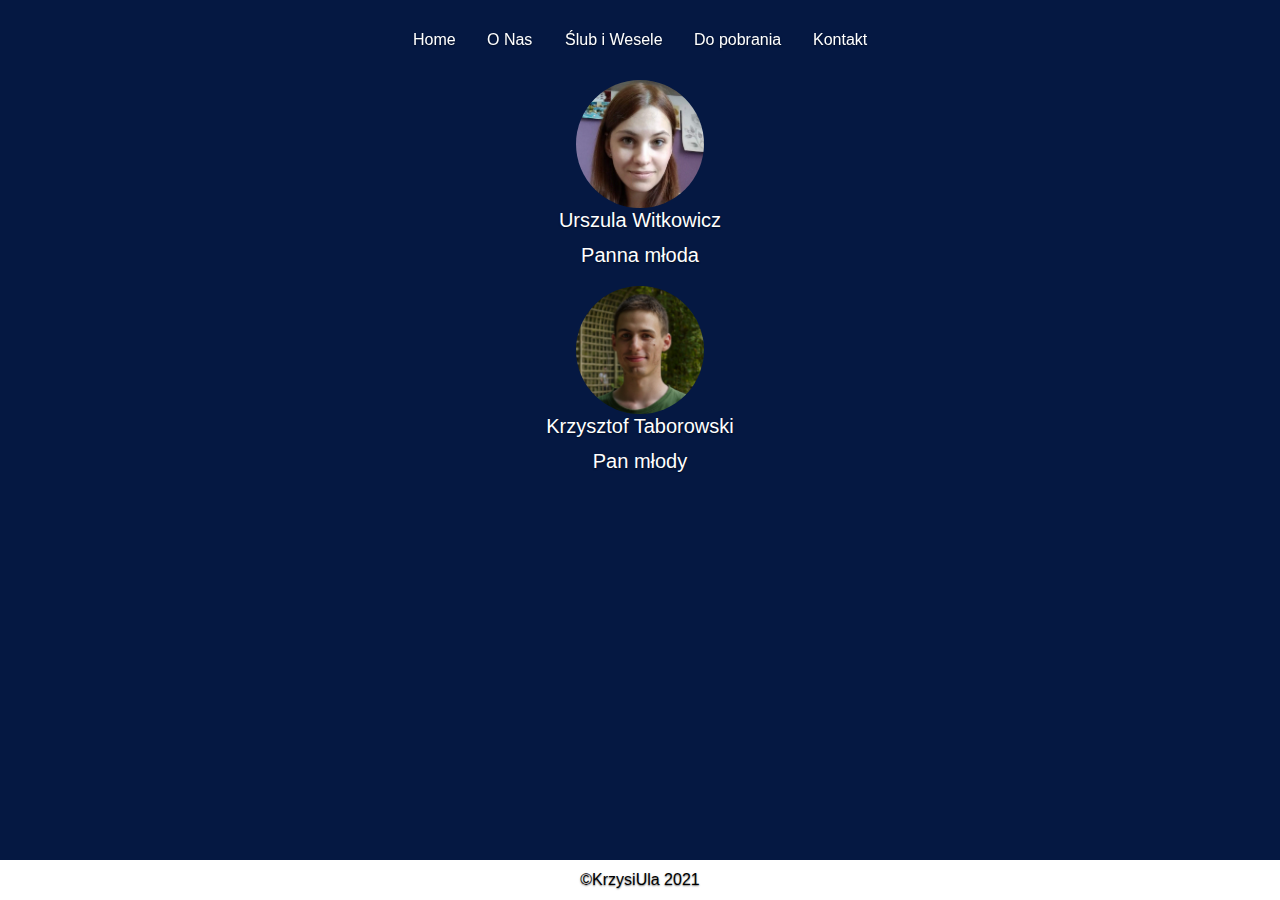
==== about_us.html @ b47fdc2a "Update subpages" ====
<!doctype html>
<html lang="en">

<head>
    <meta charset="utf-8">
    <meta name="viewport" content="width=device-width, initial-scale=1, shrink-to-fit=no">
    <meta name="description" content="">
    <meta name="author" content="Mark Otto, Jacob Thornton, and Bootstrap contributors">
    <meta name="generator" content="Jekyll v4.1.1">
    <title>Slub Ula & Krzysztof</title>

    <link rel="canonical" href="https://getbootstrap.com/docs/4.5/examples/cover/">

    <!-- Bootstrap core CSS -->
    <link href="./assets/dist/css/bootstrap.min.css" rel="stylesheet">

    <style>
        .bd-placeholder-img {
            font-size: 1.125rem;
            text-anchor: middle;
            -webkit-user-select: none;
            -moz-user-select: none;
            -ms-user-select: none;
            user-select: none;
        }
        
        @media (min-width: 768px) {
            .bd-placeholder-img-lg {
                font-size: 3.5rem;
            }
        }
    </style>
    <!-- Custom styles for this template -->
    <link href="cover.css" rel="stylesheet">
</head>

<body class="text-center">
    <div class="cover-container  w-80 h-80 mx-auto">
        <header class="masthead mb-auto">
            <div class="inner">
                <nav class="nav nav-masthead justify-content-center">
                    <a class="nav-link active" href="index.html">Home</a>
                    <a class="nav-link" href="about_us.html">O Nas</a>
                    <a class="nav-link" href="wedding.html">Ślub i Wesele </a>
                    <a class="nav-link" href="download.html">Do pobrania </a>
                    <a class="nav-link" href="contact.html">Kontakt</a>
                </nav>
            </div>
        </header>

        <main role="main" class="inner cover">
            <img src="img/ula3.jpeg" class="img-fluid rounded-circle photos" alt="Ula">
            <h2>Urszula Witkowicz</h2>
            <p class="lead">Panna młoda</p>

            <img src="img/krta.jpg" class="img-fluid rounded-circle photos" alt="Krzysztof">
            <h2>Krzysztof Taborowski</h2>
            <p class="lead">Pan młody</p>
        </main>


    </div>
    

    <footer class="footer">
        <div class="container">
            <span>©KrzysiUla 2021</span>
        </div>
    </footer>
</body>

</html>
---- cover.css ----
/*
 * Globals
 */


/* Links */

a,
a:focus,
a:hover {
    color: #fff;
}



/*
 * Base structure
 */

html,
body {
    min-height: 100%;
    background-color: #051842;
}

body {
    color: #fff;
    text-shadow: 0 .05rem .1rem rgba(0, 0, 0, .5);
}

html {
    position: relative;
    min-height: 100%;  }


.footer {
    position: absolute;
    bottom: 0;
    width: 100%;
    height: 40px; /* Set the fixed height of the footer here */
    line-height: 40px; /* Vertically center the text there */
    background-color: white;
  }

  .container {
    width: auto;
    max-width: 500px;
    padding: 0 15px;
  }

  .cover-container {
  margin:20px 0px 0px 0px;
  }

  .photo {
    width: 40%;
  }

  .photos {
    width: 10%;
    display: inline-block;
  }


  .names {
  color: #051842;
  -webkit-text-stroke: 1px #cfac47;
  text-shadow: 2px 2px 5px #051842;
  }

h2 {
font-size: 20px;
}

.date {
margin: 0px 0px 30px 0px;
color: #997F4C;
font-weight: bold; 
-webkit-text-stroke: 0.5px #997F4C;
font-size: 20px;
}

.left {
font-size: 16px; 
margin: 0px 0px 0px 0px;   
color: #FAFAD2;
}

#counter{
    font-size: 25px;
    color: #cfac47 ;
    -webkit-text-stroke: 0.2px #051842;
    margin: -5px 0px 20px 0px; 
    font-weight: bold;

}
span {
  color:   black;
}

  /* Underline From Left */
.nav-link {
    display: inline-block;
    vertical-align: middle;
    -webkit-transform: perspective(1px) translateZ(0);
    transform: perspective(1px) translateZ(0);
    box-shadow: 0 0 1px rgba(0, 0, 0, 0);
    position: relative;
    overflow: hidden;
  }
  .nav-link:before {
    content: "";
    position: absolute;
    z-index: -1;
    left: 0;
    right: 100%;
    bottom: 0;
    background: white;
    height: 2px;
    -webkit-transition-property: right;
    transition-property: right;
    -webkit-transition-duration: 0.3s;
    transition-duration: 0.3s;
    -webkit-transition-timing-function: ease-out;
    transition-timing-function: ease-out;
  }
  .nav-link:hover:before, .nav-link:focus:before, .nav-link:active:before {
    right: 0;
  }
  
  /* Underline From Center */
  .hvr-underline-from-center {
    display: inline-block;
    vertical-align: middle;
    -webkit-transform: perspective(1px) translateZ(0);
    transform: perspective(1px) translateZ(0);
    box-shadow: 0 0 1px rgba(0, 0, 0, 0);
    position: relative;
    overflow: hidden;
  }
  .hvr-underline-from-center:before {
    content: "";
    position: absolute;
    z-index: -1;
    left: 51%;
    right: 51%;
    bottom: 0;
    background: #2098D1;
    height: 4px;
    -webkit-transition-property: left, right;
    transition-property: left, right;
    -webkit-transition-duration: 0.3s;
    transition-duration: 0.3s;
    -webkit-transition-timing-function: ease-out;
    transition-timing-function: ease-out;
  }
  .hvr-underline-from-center:hover:before, .hvr-underline-from-center:focus:before, .hvr-underline-from-center:active:before {
    left: 0;
    right: 0;
  }

.cover {
margin: 20px 0px 0px 0px; 
}
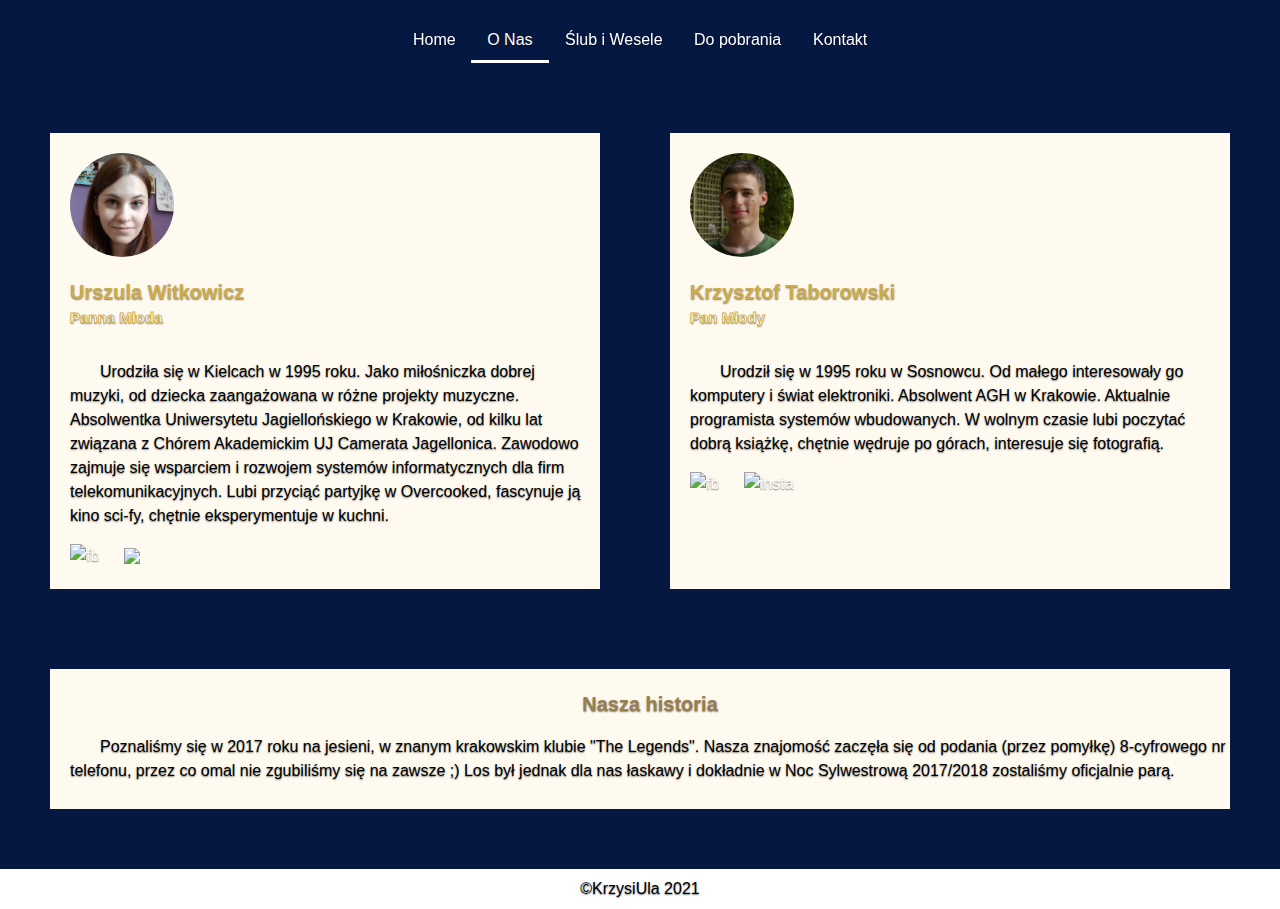
==== commit e950f6e1: "Update subpages - wedding/about and layout" ====
--- a/about_us.html
+++ b/about_us.html
@@ -7,7 +7,8 @@
     <meta name="description" content="">
     <meta name="author" content="Mark Otto, Jacob Thornton, and Bootstrap contributors">
     <meta name="generator" content="Jekyll v4.1.1">
-    <title>Slub Ula & Krzysztof</title>
+    <title>Ślub Urszuli i Krzysztofa</title>
+    <link rel="icon" href="img/rings.png">
 
     <link rel="canonical" href="https://getbootstrap.com/docs/4.5/examples/cover/">
 
@@ -34,33 +35,75 @@
     <link href="cover.css" rel="stylesheet">
 </head>
 
-<body class="text-center">
-    <div class="cover-container  w-80 h-80 mx-auto">
-        <header class="masthead mb-auto">
-            <div class="inner">
-                <nav class="nav nav-masthead justify-content-center">
-                    <a class="nav-link active" href="index.html">Home</a>
-                    <a class="nav-link" href="about_us.html">O Nas</a>
-                    <a class="nav-link" href="wedding.html">Ślub i Wesele </a>
-                    <a class="nav-link" href="download.html">Do pobrania </a>
-                    <a class="nav-link" href="contact.html">Kontakt</a>
-                </nav>
-            </div>
-        </header>
+<body>
+    <div class="text-center">
+        <div class="cover-container  w-80 h-80 mx-auto">
+            <header class="masthead mb-auto">
+                <div class="inner">
+                    <nav class="nav nav-masthead justify-content-center">
+                        <a class="nav-link anim" href="index.html">Home</a>
+                        <a class="nav-link" id="active" href="about_us.html">O Nas</a>
+                        <a class="nav-link anim" href="wedding.html">Ślub i Wesele </a>
+                        <a class="nav-link anim" href="download.html">Do pobrania </a>
+                        <a class="nav-link anim" href="contact.html">Kontakt</a>
+                    </nav>
+                </div>
+            </header>
+    </div>
 
-        <main role="main" class="inner cover">
+    <div class="container" id="o-nas">
+        <div class="row">
+          <div class="col-sm" id="ula">
             <img src="img/ula3.jpeg" class="img-fluid rounded-circle photos" alt="Ula">
-            <h2>Urszula Witkowicz</h2>
-            <p class="lead">Panna młoda</p>
+            <p class="names-text"> Urszula Witkowicz
+            </p>
+            <p class="text-bold small">
+                Panna Młoda
+            </p>
+            <p class="tekst-onas">
+                Urodziła się w Kielcach w 1995 roku. Jako miłośniczka dobrej muzyki, od dziecka zaangażowana w różne projekty muzyczne. Absolwentka 
+                Uniwersytetu Jagiellońskiego w Krakowie, od kilku lat związana z Chórem Akademickim UJ Camerata Jagellonica. Zawodowo zajmuje się 
+                wsparciem i rozwojem systemów informatycznych dla firm telekomunikacyjnych. Lubi przyciąć partyjkę w Overcooked, fascynuje ją kino sci-fy, chętnie 
+                eksperymentuje w kuchni.
+            </p> 
+            <p>
+            <span class="a-icon"> <a href="https://www.facebook.com/urszula.witkowicz" class="a-icon"> <img src="img/fb.png" class="icons" alt="fb"> 
+            </a></span>
+            <a href="https://www.instagram.com/beehive.wi/" class="a-icon"> <span class="a-icon"><img src="img/instagram.png" class="icons"  
+                ="insta"> </span></a>     
+            </p>
+          </div>
+          <div class="col-sm" id="krzys">
+            
+            <img src="img/krta.jpg" class="img-fluid rounded-circle photos" alt="Krzysztof">
+            <p class="names-text"> Krzysztof Taborowski
+            </p>
+            <p class="text-bold small">
+                Pan Młody
+            </p>
+            <p class="tekst-onas">
+                Urodził się w 1995 roku w Sosnowcu. Od małego interesowały go komputery i świat elektroniki. Absolwent AGH w Krakowie. Aktualnie programista systemów wbudowanych. W wolnym czasie lubi poczytać dobrą książkę, chętnie wędruje po górach, interesuje się fotografią.
+            </p>
+            <p>
+                <a href="https://www.facebook.com/krzysztof.taborowski" class="a-icon"> <img src="img/fb.png" class="icons"  alt="fb"> </a>   
+                <a href="https://www.instagram.com/lapidarna_permutacja/" class="a-icon"> <img src="img/instagram.png" class="icons"  alt="insta"> </a>               
+            </p>
+          </div>
+        </div>
+      </div>
 
-            <img src="img/krta.jpg" class="img-fluid rounded-circle photos" alt="Krzysztof">
-            <h2>Krzysztof Taborowski</h2>
-            <p class="lead">Pan młody</p>
-        </main>
-
-
-    </div>
-    
+      <div class="container" id="o-nas">
+        <div class="row">
+          <div class="col-sm" id="my">
+            <p id="centertext"> Nasza historia
+            </p>
+            <p class="tekst-onas">
+                Poznaliśmy się w 2017 roku na jesieni, w znanym krakowskim klubie "The Legends". Nasza znajomość zaczęła się od podania (przez pomyłkę) 8-cyfrowego nr telefonu, 
+                przez co omal nie zgubiliśmy się na zawsze ;) Los był jednak dla nas łaskawy i dokładnie w Noc Sylwestrową 2017/2018 zostaliśmy oficjalnie parą. 
+            </p> 
+          </div>
+        </div>
+      </div>
 
     <footer class="footer">
         <div class="container">
--- a/cover.css
+++ b/cover.css
@@ -6,9 +6,10 @@
 /* Links */
 
 a,
-a:focus,
+
 a:hover {
     color: #fff;
+    text-decoration: none;
 }
 
 
@@ -46,8 +47,67 @@
     width: auto;
     max-width: 500px;
     padding: 0 15px;
-  }
-
+    text-align: center;
+  }
+
+#o-nas {
+max-width: 100%;
+text-align: left;
+margin: 20px 0px 0px 0px;
+}
+
+li {
+  list-style-type: none;
+}
+
+#wedding {
+  max-width: 100%;
+  text-align: left;
+  margin: 0px 0px 40px 0px;
+  }
+  
+#ula { 
+margin: 50px 20px 10px 50px;
+background-color: floralwhite;
+padding: 20px 10px 5px 20px;
+}
+
+#slub { 
+  margin: 50px 20px 10px 50px;
+  padding: 20px 10px 5px 20px;
+  }
+
+  #slub-info { 
+    margin: 0px 0px 10px 60px;
+    padding: 0px 10px 5px 20px;
+    }
+
+#wesele {
+    margin: 50px 50px 10px 50px;
+  padding: 20px 20px 5px 20px;
+    }
+
+.info {
+  color: #FAFAD2;
+
+}
+
+#krzys {
+  margin: 50px 50px 10px 50px;
+  background-color: floralwhite;
+padding: 20px 20px 5px 20px;
+  }
+
+#my {
+margin: 50px 50px 100px 50px;
+background-color: floralwhite;
+padding: 20px 0px 10px 20px;
+}
+
+  .tekst-onas {
+    text-indent: 30px;
+    color: black;
+  }
   .cover-container {
   margin:20px 0px 0px 0px;
   }
@@ -57,11 +117,16 @@
   }
 
   .photos {
-    width: 10%;
-    display: inline-block;
-  }
-
-
+    width: 20%;
+    margin: 0px 0px 20px 0px;
+  }
+
+.small {
+margin: 0px 0px 30px 0px;
+-webkit-text-stroke: 0.8px #cfac47;
+color: white;
+font-size: 15px;
+}
   .names {
   color: #051842;
   -webkit-text-stroke: 1px #cfac47;
@@ -80,6 +145,13 @@
 font-size: 20px;
 }
 
+.names-text {
+  margin: 0px 0px 0px 0px;
+  font-weight: bold; 
+  font-size: 20px;
+  color: #cfac47 ;
+  }
+
 .left {
 font-size: 16px; 
 margin: 0px 0px 0px 0px;   
@@ -98,67 +170,77 @@
   color:   black;
 }
 
+#centertext {
+ text-align: center; 
+ font-size: 20px;
+ color: #997F4C;
+font-weight: bold; 
+
+}
+
   /* Underline From Left */
-.nav-link {
-    display: inline-block;
-    vertical-align: middle;
-    -webkit-transform: perspective(1px) translateZ(0);
-    transform: perspective(1px) translateZ(0);
-    box-shadow: 0 0 1px rgba(0, 0, 0, 0);
-    position: relative;
-    overflow: hidden;
-  }
-  .nav-link:before {
-    content: "";
-    position: absolute;
-    z-index: -1;
-    left: 0;
-    right: 100%;
-    bottom: 0;
-    background: white;
-    height: 2px;
-    -webkit-transition-property: right;
-    transition-property: right;
-    -webkit-transition-duration: 0.3s;
-    transition-duration: 0.3s;
-    -webkit-transition-timing-function: ease-out;
-    transition-timing-function: ease-out;
-  }
-  .nav-link:hover:before, .nav-link:focus:before, .nav-link:active:before {
-    right: 0;
-  }
+.anim {
+  display: inline-block;
+  vertical-align: middle;
+  -webkit-transform: perspective(1px) translateZ(0);
+  transform: perspective(1px) translateZ(0);
+  box-shadow: 0 0 1px rgba(0, 0, 0, 0);
+  position: relative;
+  overflow: hidden;
+}
+.anim:before {
+  content: "";
+  position: absolute;
+  z-index: -1;
+  left: 0;
+  right: 100%;
+  bottom: 0;
+  background: white;
+  height: 2px;
+  -webkit-transition-property: right;
+  transition-property: right;
+  -webkit-transition-duration: 0.3s;
+  transition-duration: 0.3s;
+  -webkit-transition-timing-function: ease-out;
+  transition-timing-function: ease-out;
+}
+.anim:hover:before, .anim:focus:before, .anim:active:before {
+  right: 0;
+}
   
-  /* Underline From Center */
-  .hvr-underline-from-center {
-    display: inline-block;
-    vertical-align: middle;
-    -webkit-transform: perspective(1px) translateZ(0);
-    transform: perspective(1px) translateZ(0);
-    box-shadow: 0 0 1px rgba(0, 0, 0, 0);
-    position: relative;
-    overflow: hidden;
-  }
-  .hvr-underline-from-center:before {
-    content: "";
-    position: absolute;
-    z-index: -1;
-    left: 51%;
-    right: 51%;
-    bottom: 0;
-    background: #2098D1;
-    height: 4px;
-    -webkit-transition-property: left, right;
-    transition-property: left, right;
-    -webkit-transition-duration: 0.3s;
-    transition-duration: 0.3s;
-    -webkit-transition-timing-function: ease-out;
-    transition-timing-function: ease-out;
-  }
-  .hvr-underline-from-center:hover:before, .hvr-underline-from-center:focus:before, .hvr-underline-from-center:active:before {
-    left: 0;
-    right: 0;
-  }
+
+#active {
+  border-bottom: 3px solid white;
+}
+
 
 .cover {
 margin: 20px 0px 0px 0px; 
+}
+
+.click:hover {
+color: #cfac47
+}
+
+iframe {
+ margin: 20px 0px 20px 0px; 
+}
+
+.destination {
+padding: 10px 10px 10px 10px;  
+margin: 10px 0px 20px 0px;;
+}
+
+.icons {
+ width: 5%; 
+ margin: 0px 20px 0px 0px;
+}
+
+.icons-wedding {
+  width: 10%; 
+  margin: 0px 10px 0px 0px;
+ }
+
+ .text-bold {
+font-weight: bold; 
 }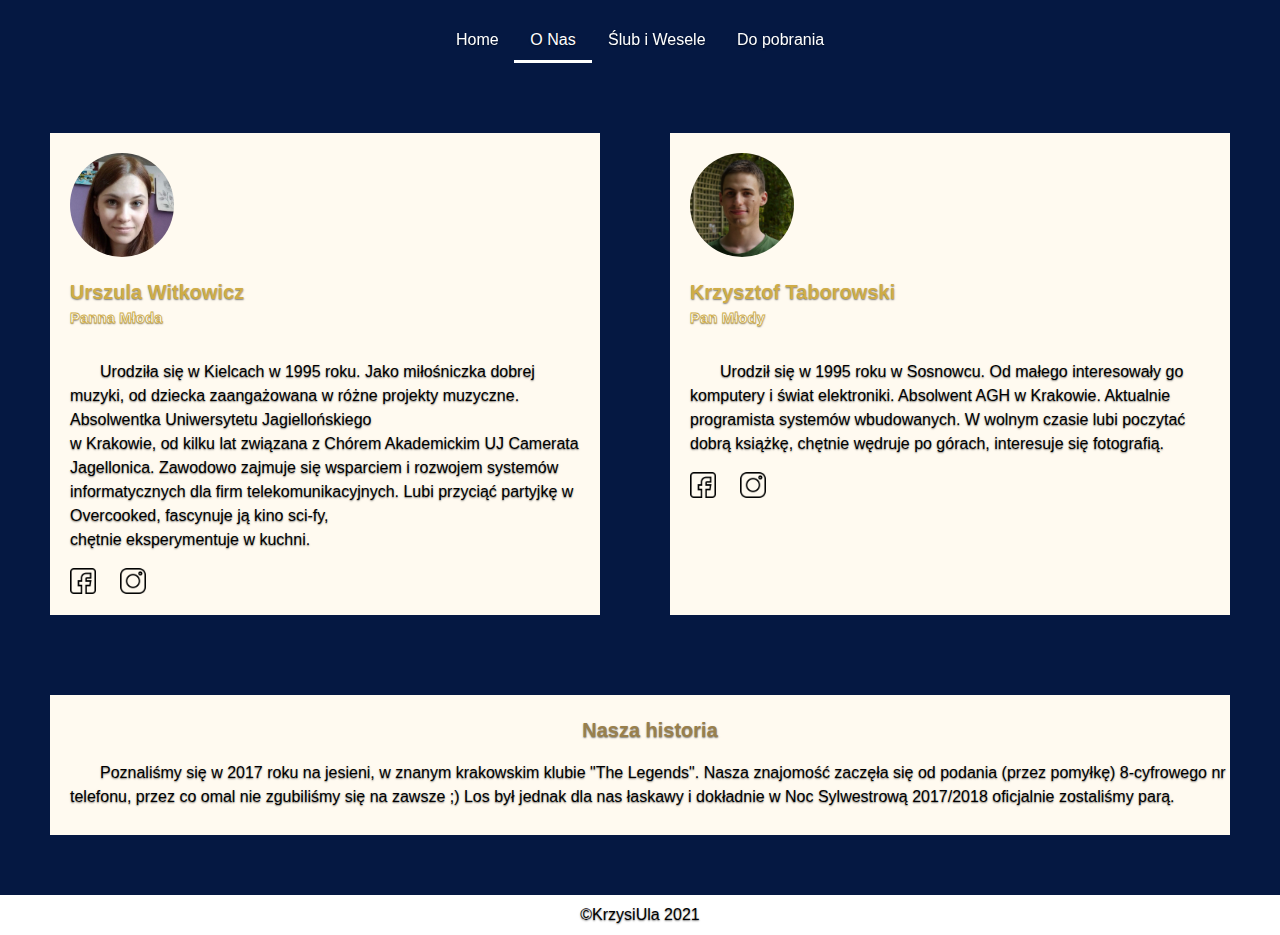
==== commit 0ea1c83d: "Commit - new content" ====
--- a/about_us.html
+++ b/about_us.html
@@ -45,7 +45,6 @@
                         <a class="nav-link" id="active" href="about_us.html">O Nas</a>
                         <a class="nav-link anim" href="wedding.html">Ślub i Wesele </a>
                         <a class="nav-link anim" href="download.html">Do pobrania </a>
-                        <a class="nav-link anim" href="contact.html">Kontakt</a>
                     </nav>
                 </div>
             </header>
@@ -62,8 +61,8 @@
             </p>
             <p class="tekst-onas">
                 Urodziła się w Kielcach w 1995 roku. Jako miłośniczka dobrej muzyki, od dziecka zaangażowana w różne projekty muzyczne. Absolwentka 
-                Uniwersytetu Jagiellońskiego w Krakowie, od kilku lat związana z Chórem Akademickim UJ Camerata Jagellonica. Zawodowo zajmuje się 
-                wsparciem i rozwojem systemów informatycznych dla firm telekomunikacyjnych. Lubi przyciąć partyjkę w Overcooked, fascynuje ją kino sci-fy, chętnie 
+                Uniwersytetu Jagiellońskiego</br> w Krakowie, od kilku lat związana z Chórem Akademickim UJ Camerata Jagellonica. Zawodowo zajmuje się 
+                wsparciem i rozwojem systemów informatycznych dla firm telekomunikacyjnych. Lubi przyciąć partyjkę w Overcooked, fascynuje ją kino sci-fy,</br> chętnie 
                 eksperymentuje w kuchni.
             </p> 
             <p>
@@ -99,7 +98,7 @@
             </p>
             <p class="tekst-onas">
                 Poznaliśmy się w 2017 roku na jesieni, w znanym krakowskim klubie "The Legends". Nasza znajomość zaczęła się od podania (przez pomyłkę) 8-cyfrowego nr telefonu, 
-                przez co omal nie zgubiliśmy się na zawsze ;) Los był jednak dla nas łaskawy i dokładnie w Noc Sylwestrową 2017/2018 zostaliśmy oficjalnie parą. 
+                przez co omal nie zgubiliśmy się na zawsze ;) Los był jednak dla nas łaskawy i dokładnie w Noc Sylwestrową 2017/2018 oficjalnie zostaliśmy  parą. 
             </p> 
           </div>
         </div>
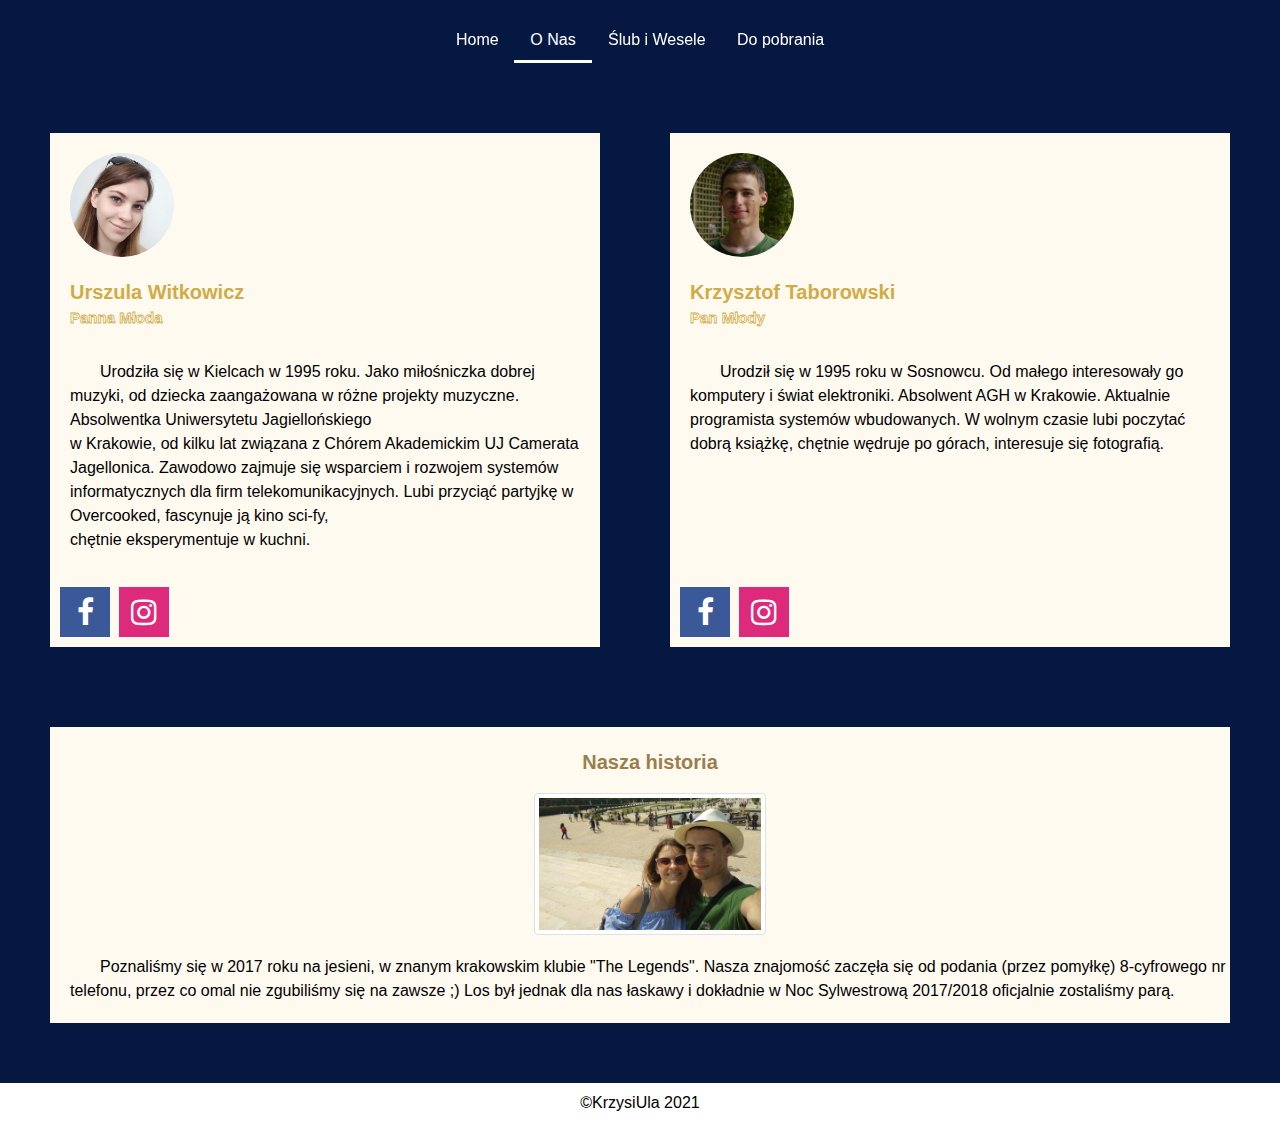
==== commit 5b2c585e: "Release 30.03" ====
--- a/about_us.html
+++ b/about_us.html
@@ -9,6 +9,7 @@
     <meta name="generator" content="Jekyll v4.1.1">
     <title>Ślub Urszuli i Krzysztofa</title>
     <link rel="icon" href="img/rings.png">
+    <link rel="stylesheet" href="https://cdnjs.cloudflare.com/ajax/libs/font-awesome/4.7.0/css/font-awesome.min.css">
 
     <link rel="canonical" href="https://getbootstrap.com/docs/4.5/examples/cover/">
 
@@ -35,7 +36,7 @@
     <link href="cover.css" rel="stylesheet">
 </head>
 
-<body>
+<body class="no-image">
     <div class="text-center">
         <div class="cover-container  w-80 h-80 mx-auto">
             <header class="masthead mb-auto">
@@ -53,7 +54,7 @@
     <div class="container" id="o-nas">
         <div class="row">
           <div class="col-sm" id="ula">
-            <img src="img/ula3.jpeg" class="img-fluid rounded-circle photos" alt="Ula">
+            <img src="img/ulwi.jpg" class="img-fluid rounded-circle photos" alt="Ula">
             <p class="names-text"> Urszula Witkowicz
             </p>
             <p class="text-bold small">
@@ -65,12 +66,10 @@
                 wsparciem i rozwojem systemów informatycznych dla firm telekomunikacyjnych. Lubi przyciąć partyjkę w Overcooked, fascynuje ją kino sci-fy,</br> chętnie 
                 eksperymentuje w kuchni.
             </p> 
-            <p>
-            <span class="a-icon"> <a href="https://www.facebook.com/urszula.witkowicz" class="a-icon"> <img src="img/fb.png" class="icons" alt="fb"> 
-            </a></span>
-            <a href="https://www.instagram.com/beehive.wi/" class="a-icon"> <span class="a-icon"><img src="img/instagram.png" class="icons"  
-                ="insta"> </span></a>     
-            </p>
+            <div class="icons_all">
+            <a href="https://www.facebook.com/urszula.witkowicz" class="fa fa-facebook" target="_blank">  </a>
+            <a href="https://www.instagram.com/beehive.wi/" class="fa fa-instagram" target="_blank">  </a> 
+          </div>
           </div>
           <div class="col-sm" id="krzys">
             
@@ -81,12 +80,14 @@
                 Pan Młody
             </p>
             <p class="tekst-onas">
-                Urodził się w 1995 roku w Sosnowcu. Od małego interesowały go komputery i świat elektroniki. Absolwent AGH w Krakowie. Aktualnie programista systemów wbudowanych. W wolnym czasie lubi poczytać dobrą książkę, chętnie wędruje po górach, interesuje się fotografią.
+                Urodził się w 1995 roku w Sosnowcu. Od małego interesowały go komputery i świat elektroniki. Absolwent AGH w Krakowie. 
+                Aktualnie programista systemów wbudowanych. W wolnym czasie lubi poczytać dobrą książkę, chętnie wędruje po górach, interesuje się fotografią.
+                
             </p>
-            <p>
-                <a href="https://www.facebook.com/krzysztof.taborowski" class="a-icon"> <img src="img/fb.png" class="icons"  alt="fb"> </a>   
-                <a href="https://www.instagram.com/lapidarna_permutacja/" class="a-icon"> <img src="img/instagram.png" class="icons"  alt="insta"> </a>               
-            </p>
+            <div class="icons_all">
+            <a href="https://www.facebook.com/krzysztof.taborowski" class="fa fa-facebook" target="_blank">  </a>
+            <a href="https://www.instagram.com/lapidarna_permutacja/" class="fa fa-instagram" target="_blank">  </a> 
+          </div>
           </div>
         </div>
       </div>
@@ -96,7 +97,10 @@
           <div class="col-sm" id="my">
             <p id="centertext"> Nasza historia
             </p>
-            <p class="tekst-onas">
+            <div class="center">
+            <img src="img/summer.jpg" class="img-fluid photos img-thumbnail" alt="My">
+            </div>
+            <p class="tekst-onas1">
                 Poznaliśmy się w 2017 roku na jesieni, w znanym krakowskim klubie "The Legends". Nasza znajomość zaczęła się od podania (przez pomyłkę) 8-cyfrowego nr telefonu, 
                 przez co omal nie zgubiliśmy się na zawsze ;) Los był jednak dla nas łaskawy i dokładnie w Noc Sylwestrową 2017/2018 oficjalnie zostaliśmy  parą. 
             </p> 
--- a/cover.css
+++ b/cover.css
@@ -12,21 +12,19 @@
     text-decoration: none;
 }
 
-
-
-/*
- * Base structure
- */
-
-html,
-body {
-    min-height: 100%;
-    background-color: #051842;
-}
-
-body {
+.image {
     color: #fff;
     text-shadow: 0 .05rem .1rem rgba(0, 0, 0, .5);
+    background-image: url("img/backgr1.png");
+    /*background-color: #051842; */
+    background-size: cover;
+    background-repeat: no-repeat;
+    background-position: bottom;
+}
+
+.no-image {
+background-color: #051842;
+color: #fff;
 }
 
 html {
@@ -107,6 +105,13 @@
   .tekst-onas {
     text-indent: 30px;
     color: black;
+    margin: 0px 0px 90px 0px ;
+  }
+
+  .tekst-onas1 {
+    text-indent: 30px;
+    color: black;
+    margin: 0px 0px 10px 0px ;
   }
   .cover-container {
   margin:20px 0px 0px 0px;
@@ -119,6 +124,7 @@
   .photos {
     width: 20%;
     margin: 0px 0px 20px 0px;
+
   }
 
 .small {
@@ -126,6 +132,11 @@
 -webkit-text-stroke: 0.8px #cfac47;
 color: white;
 font-size: 15px;
+}
+
+.center {
+text-align: center;
+
 }
   .names {
   color: #051842;
@@ -175,7 +186,11 @@
  font-size: 20px;
  color: #997F4C;
 font-weight: bold; 
-
+}
+
+.img-center {
+display: block;
+position:center;
 }
 
   /* Underline From Left */
@@ -208,6 +223,35 @@
   right: 0;
 }
   
+.fa {
+  padding: 20px;
+  font-size: 30px;
+  width: 50px;
+  text-align: center;
+  text-decoration: none;
+  height: 50px;
+  margin: 0px 5px 0px 0px;
+  padding: 10px 0px 0px 0px;
+}
+
+/* Add a hover effect if you want */
+.fa:hover {
+  opacity: 0.7;
+}
+
+/* Set a specific color for each brand */
+
+/* Facebook */
+.fa-facebook {
+  background: #3B5998;
+  color: white;
+}
+
+/* Twitter */
+.fa-instagram {
+  color: white;
+  background: #DD2A7B;
+}
 
 #active {
   border-bottom: 3px solid white;
@@ -215,7 +259,7 @@
 
 
 .cover {
-margin: 20px 0px 0px 0px; 
+margin: 60px 0px 0px 0px; 
 }
 
 .click:hover {
@@ -235,6 +279,13 @@
  width: 5%; 
  margin: 0px 20px 0px 0px;
 }
+
+.icons_all {
+margin: 0px 0px 10px -10px;
+bottom: 0;
+position:absolute;
+}
+
 
 .icons-wedding {
   width: 10%; 
@@ -243,4 +294,5 @@
 
  .text-bold {
 font-weight: bold; 
-}+}
+
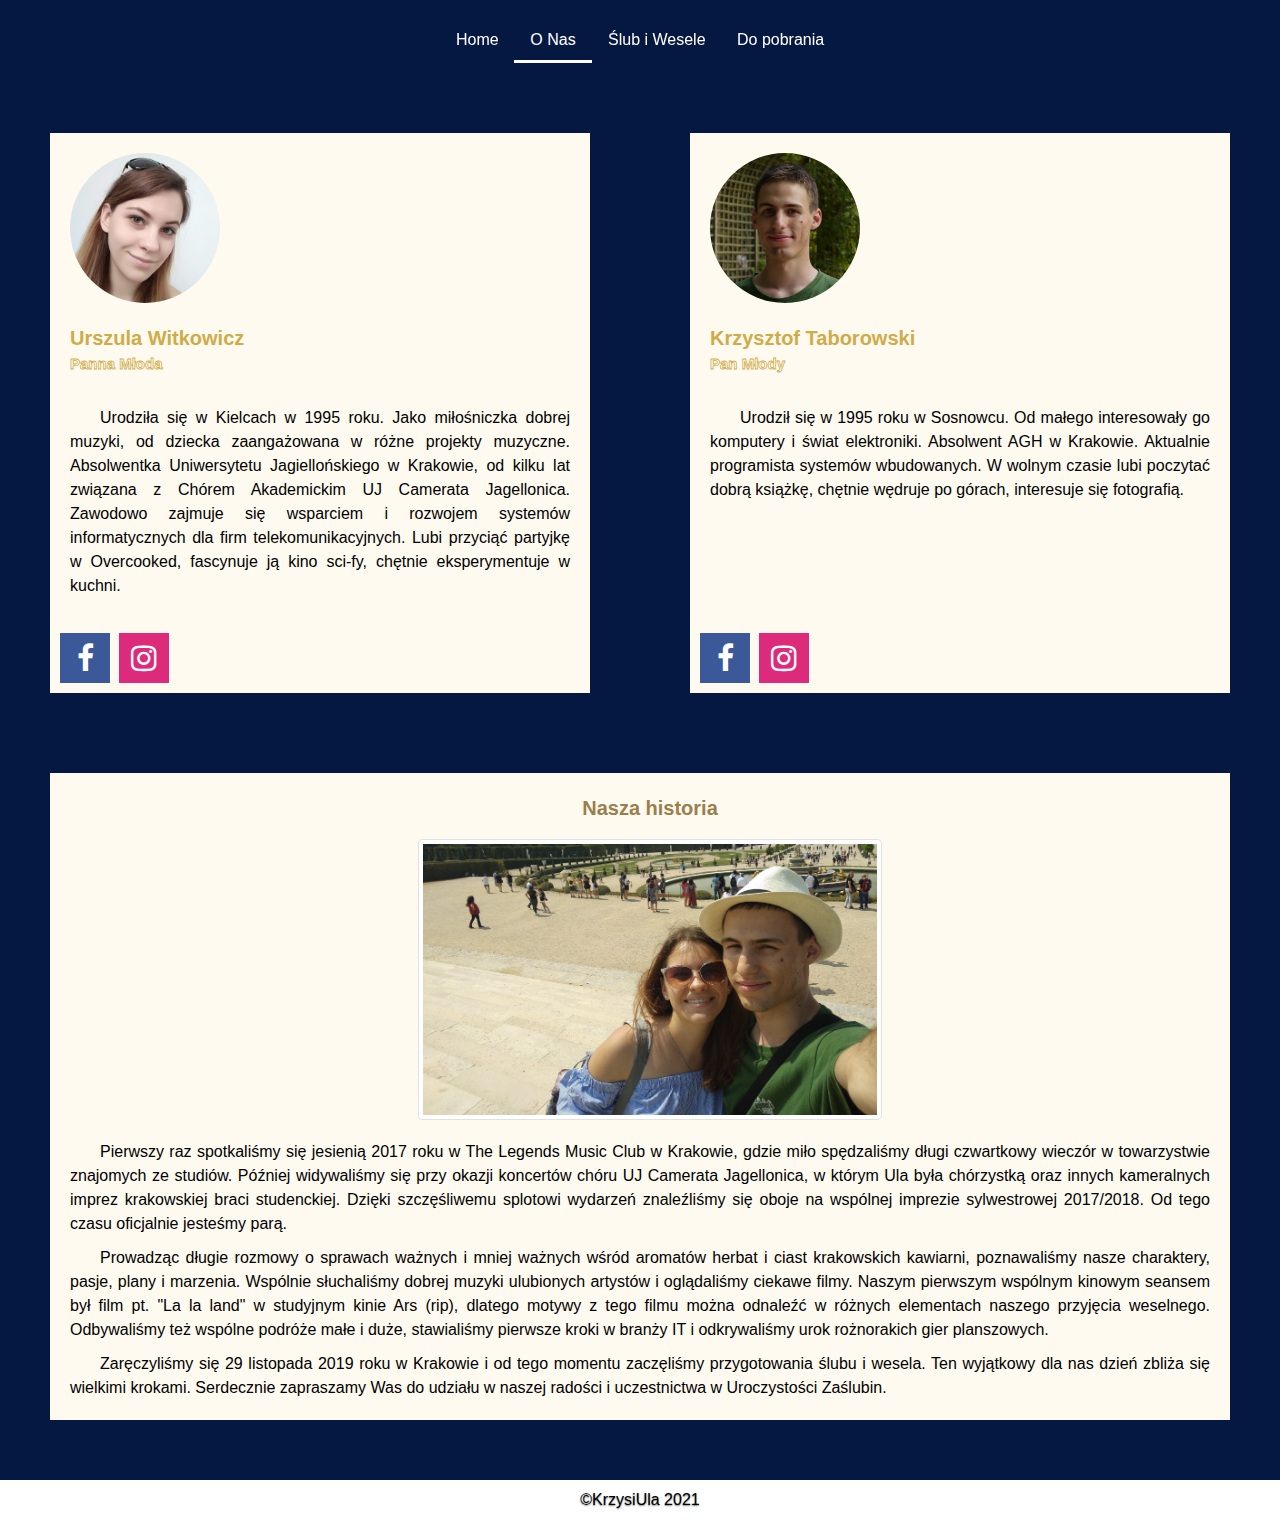
==== commit 677eaf70: "Release 13.04.2021" ====
--- a/about_us.html
+++ b/about_us.html
@@ -25,16 +25,19 @@
             -ms-user-select: none;
             user-select: none;
         }
-        
+
         @media (min-width: 768px) {
             .bd-placeholder-img-lg {
                 font-size: 3.5rem;
             }
         }
     </style>
+
+
     <!-- Custom styles for this template -->
     <link href="cover.css" rel="stylesheet">
 </head>
+
 
 <body class="no-image">
     <div class="text-center">
@@ -49,70 +52,97 @@
                     </nav>
                 </div>
             </header>
-    </div>
+        </div>
 
-    <div class="container" id="o-nas">
-        <div class="row">
-          <div class="col-sm" id="ula">
-            <img src="img/ulwi.jpg" class="img-fluid rounded-circle photos" alt="Ula">
-            <p class="names-text"> Urszula Witkowicz
-            </p>
-            <p class="text-bold small">
-                Panna Młoda
-            </p>
-            <p class="tekst-onas">
-                Urodziła się w Kielcach w 1995 roku. Jako miłośniczka dobrej muzyki, od dziecka zaangażowana w różne projekty muzyczne. Absolwentka 
-                Uniwersytetu Jagiellońskiego</br> w Krakowie, od kilku lat związana z Chórem Akademickim UJ Camerata Jagellonica. Zawodowo zajmuje się 
-                wsparciem i rozwojem systemów informatycznych dla firm telekomunikacyjnych. Lubi przyciąć partyjkę w Overcooked, fascynuje ją kino sci-fy,</br> chętnie 
-                eksperymentuje w kuchni.
-            </p> 
-            <div class="icons_all">
-            <a href="https://www.facebook.com/urszula.witkowicz" class="fa fa-facebook" target="_blank">  </a>
-            <a href="https://www.instagram.com/beehive.wi/" class="fa fa-instagram" target="_blank">  </a> 
-          </div>
-          </div>
-          <div class="col-sm" id="krzys">
-            
-            <img src="img/krta.jpg" class="img-fluid rounded-circle photos" alt="Krzysztof">
-            <p class="names-text"> Krzysztof Taborowski
-            </p>
-            <p class="text-bold small">
-                Pan Młody
-            </p>
-            <p class="tekst-onas">
-                Urodził się w 1995 roku w Sosnowcu. Od małego interesowały go komputery i świat elektroniki. Absolwent AGH w Krakowie. 
-                Aktualnie programista systemów wbudowanych. W wolnym czasie lubi poczytać dobrą książkę, chętnie wędruje po górach, interesuje się fotografią.
-                
-            </p>
-            <div class="icons_all">
-            <a href="https://www.facebook.com/krzysztof.taborowski" class="fa fa-facebook" target="_blank">  </a>
-            <a href="https://www.instagram.com/lapidarna_permutacja/" class="fa fa-instagram" target="_blank">  </a> 
-          </div>
-          </div>
+        <div class="container" id="o-nas">
+            <div class="row">
+                <div class="col-sm" id="ula">
+                    <img src="img/ulwi.jpg" class="img-fluid rounded-circle photos" alt="Ula">
+                    <p class="names-text"> Urszula Witkowicz
+                    </p>
+                    <p class="text-bold small">
+                        Panna Młoda
+                    </p>
+                    <p class="tekst-onas">
+                        Urodziła się w Kielcach w 1995 roku. Jako miłośniczka dobrej muzyki, od dziecka zaangażowana w
+                        różne projekty muzyczne. Absolwentka
+                        Uniwersytetu Jagiellońskiego w Krakowie, od kilku lat związana z Chórem Akademickim UJ
+                        Camerata Jagellonica. Zawodowo zajmuje się
+                        wsparciem i rozwojem systemów informatycznych dla firm telekomunikacyjnych. Lubi przyciąć
+                        partyjkę w Overcooked, fascynuje ją kino sci-fy, chętnie
+                        eksperymentuje w kuchni.
+                    </p>
+                    <div class="icons_all">
+                        <a href="https://www.facebook.com/urszula.witkowicz" class="fa fa-facebook" target="_blank">
+                        </a>
+                        <a href="https://www.instagram.com/beehive.wi/" class="fa fa-instagram" target="_blank"> </a>
+                    </div>
+                </div>
+                <div class="col-sm" id="krzys">
+
+                    <img src="img/krta.jpg" class="img-fluid rounded-circle photos" alt="Krzysztof">
+                    <p class="names-text"> Krzysztof Taborowski
+                    </p>
+                    <p class="text-bold small">
+                        Pan Młody
+                    </p>
+                    <p class="tekst-onas">
+                        Urodził się w 1995 roku w Sosnowcu. Od małego interesowały go komputery i świat elektroniki.
+                        Absolwent AGH w Krakowie.
+                        Aktualnie programista systemów wbudowanych. W wolnym czasie lubi poczytać dobrą książkę, chętnie
+                        wędruje po górach, interesuje się fotografią.
+
+                    </p>
+                    <div class="icons_all">
+                        <a href="https://www.facebook.com/krzysztof.taborowski" class="fa fa-facebook" target="_blank">
+                        </a>
+                        <a href="https://www.instagram.com/lapidarna_permutacja/" class="fa fa-instagram"
+                            target="_blank"> </a>
+                    </div>
+                </div>
+            </div>
         </div>
-      </div>
 
-      <div class="container" id="o-nas">
-        <div class="row">
-          <div class="col-sm" id="my">
-            <p id="centertext"> Nasza historia
-            </p>
-            <div class="center">
-            <img src="img/summer.jpg" class="img-fluid photos img-thumbnail" alt="My">
+        <div class="container" id="o-nas">
+            <div class="row">
+                <div class="col-sm" id="my">
+                    <p id="centertext"> Nasza historia
+                    </p>
+                    <div class="center">
+                        <img src="img/summer.jpg" class="img-fluid img-thumbnail" alt="My" id = "photo-together">
+                    </div>
+                    <p class="tekst-onas1">
+                        Pierwszy raz spotkaliśmy się jesienią 2017 roku w The Legends Music Club w Krakowie, gdzie miło
+                        spędzaliśmy długi czwartkowy wieczór w towarzystwie znajomych ze studiów.
+                        Później widywaliśmy się przy okazji koncertów chóru UJ Camerata Jagellonica, w którym Ula była
+                        chórzystką oraz innych kameralnych imprez krakowskiej braci studenckiej.
+                        Dzięki szczęśliwemu splotowi wydarzeń znaleźliśmy się oboje na wspólnej imprezie sylwestrowej
+                        2017/2018. Od tego czasu oficjalnie jesteśmy parą.
+                    </p>
+                    <p class="tekst-onas1">
+                        Prowadząc długie rozmowy o sprawach ważnych i mniej ważnych wśród aromatów herbat i ciast
+                        krakowskich kawiarni, poznawaliśmy nasze charaktery, pasje, plany i marzenia. Wspólnie
+                        słuchaliśmy dobrej muzyki ulubionych artystów i oglądaliśmy ciekawe filmy. Naszym pierwszym
+                        wspólnym kinowym seansem był film pt. "La la land" w studyjnym kinie Ars (rip), dlatego motywy z
+                        tego filmu można odnaleźć w różnych
+                        elementach naszego przyjęcia weselnego. Odbywaliśmy też wspólne podróże małe i duże, stawialiśmy
+                        pierwsze kroki w branży IT i odkrywaliśmy urok rożnorakich gier planszowych.
+                    </p>
+                    <p class="tekst-onas1">
+                        Zaręczyliśmy się 29 listopada 2019 roku w Krakowie i od tego momentu zaczęliśmy przygotowania
+                        ślubu i wesela. Ten wyjątkowy dla nas dzień zbliża się wielkimi krokami. Serdecznie zapraszamy
+                        Was do udziału w naszej radości i uczestnictwa w Uroczystości Zaślubin.
+                    </p>
+
+                </div>
             </div>
-            <p class="tekst-onas1">
-                Poznaliśmy się w 2017 roku na jesieni, w znanym krakowskim klubie "The Legends". Nasza znajomość zaczęła się od podania (przez pomyłkę) 8-cyfrowego nr telefonu, 
-                przez co omal nie zgubiliśmy się na zawsze ;) Los był jednak dla nas łaskawy i dokładnie w Noc Sylwestrową 2017/2018 oficjalnie zostaliśmy  parą. 
-            </p> 
-          </div>
         </div>
-      </div>
 
-    <footer class="footer">
-        <div class="container">
-            <span>©KrzysiUla 2021</span>
-        </div>
-    </footer>
+        <footer class="footer">
+            <div class="container">
+                <span>©KrzysiUla 2021</span>
+            </div>
+        </footer>
 </body>
 
-</html>
+</html>--- a/cover.css
+++ b/cover.css
@@ -14,12 +14,24 @@
 
 .image {
     color: #fff;
-    text-shadow: 0 .05rem .1rem rgba(0, 0, 0, .5);
     background-image: url("img/backgr1.png");
     /*background-color: #051842; */
     background-size: cover;
     background-repeat: no-repeat;
-    background-position: bottom;
+    background-position: bottom left;
+}
+
+.link:hover {
+  color: #997F4C;
+  text-decoration-line: underline;
+}
+
+.link {
+  text-decoration-line: underline;
+}
+
+.footer {
+text-shadow: 0 .05rem .1rem rgba(0, 0, 0, .5);
 }
 
 .no-image {
@@ -54,9 +66,6 @@
 margin: 20px 0px 0px 0px;
 }
 
-li {
-  list-style-type: none;
-}
 
 #wedding {
   max-width: 100%;
@@ -65,23 +74,30 @@
   }
   
 #ula { 
-margin: 50px 20px 10px 50px;
+margin: 50px 50px 10px 50px;
 background-color: floralwhite;
-padding: 20px 10px 5px 20px;
-}
+padding: 20px 20px 5px 20px;
+}
+
+#krzys {
+margin: 50px 50px 10px 50px;
+background-color: floralwhite;
+padding: 20px 20px 5px 20px;
+  }
 
 #slub { 
-  margin: 50px 20px 10px 50px;
+  margin: 50px 50px 10px 10px;
   padding: 20px 10px 5px 20px;
   }
 
-  #slub-info { 
+
+#slub-info { 
     margin: 0px 0px 10px 60px;
     padding: 0px 10px 5px 20px;
     }
 
 #wesele {
-    margin: 50px 50px 10px 50px;
+  margin: 50px 50px 10px 10px;
   padding: 20px 20px 5px 20px;
     }
 
@@ -89,12 +105,6 @@
   color: #FAFAD2;
 
 }
-
-#krzys {
-  margin: 50px 50px 10px 50px;
-  background-color: floralwhite;
-padding: 20px 20px 5px 20px;
-  }
 
 #my {
 margin: 50px 50px 100px 50px;
@@ -106,12 +116,14 @@
     text-indent: 30px;
     color: black;
     margin: 0px 0px 90px 0px ;
+    text-align: justify;
   }
 
   .tekst-onas1 {
     text-indent: 30px;
     color: black;
-    margin: 0px 0px 10px 0px ;
+    margin: 0px 20px 10px 0px ;
+    text-align: justify;
   }
   .cover-container {
   margin:20px 0px 0px 0px;
@@ -122,10 +134,14 @@
   }
 
   .photos {
-    width: 20%;
+    width: 30%;
     margin: 0px 0px 20px 0px;
-
-  }
+  }
+
+#photo-together {
+  width: 40%;
+  margin: 0px 0px 20px 0px;
+}
 
 .small {
 margin: 0px 0px 30px 0px;
@@ -141,12 +157,16 @@
   .names {
   color: #051842;
   -webkit-text-stroke: 1px #cfac47;
-  text-shadow: 2px 2px 5px #051842;
   }
 
 h2 {
 font-size: 20px;
 }
+
+@media screen and (max-width: 480px) {
+  h1 {font-size: 30px;}
+}
+
 
 .date {
 margin: 0px 0px 30px 0px;
@@ -295,4 +315,3 @@
  .text-bold {
 font-weight: bold; 
 }
-
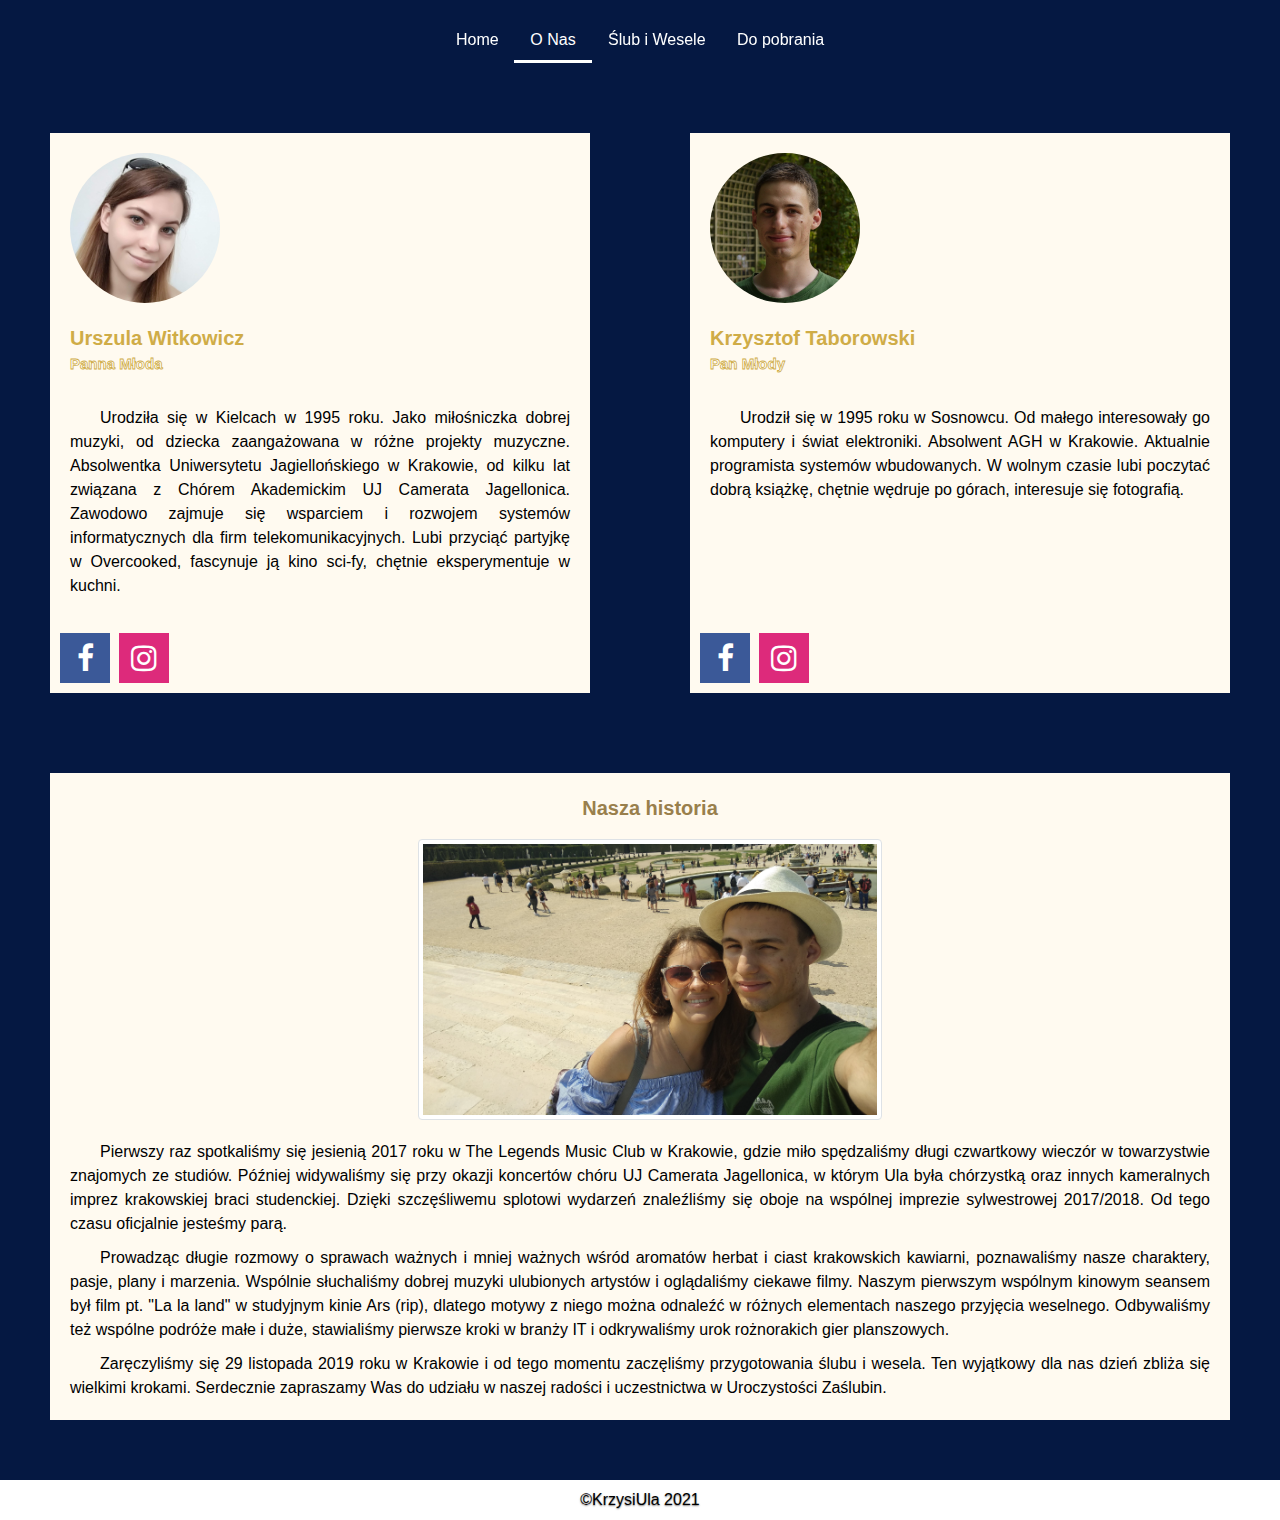
==== commit a0e661dc: "update" ====
--- a/about_us.html
+++ b/about_us.html
@@ -124,7 +124,7 @@
                         krakowskich kawiarni, poznawaliśmy nasze charaktery, pasje, plany i marzenia. Wspólnie
                         słuchaliśmy dobrej muzyki ulubionych artystów i oglądaliśmy ciekawe filmy. Naszym pierwszym
                         wspólnym kinowym seansem był film pt. "La la land" w studyjnym kinie Ars (rip), dlatego motywy z
-                        tego filmu można odnaleźć w różnych
+                        niego można odnaleźć w różnych
                         elementach naszego przyjęcia weselnego. Odbywaliśmy też wspólne podróże małe i duże, stawialiśmy
                         pierwsze kroki w branży IT i odkrywaliśmy urok rożnorakich gier planszowych.
                     </p>
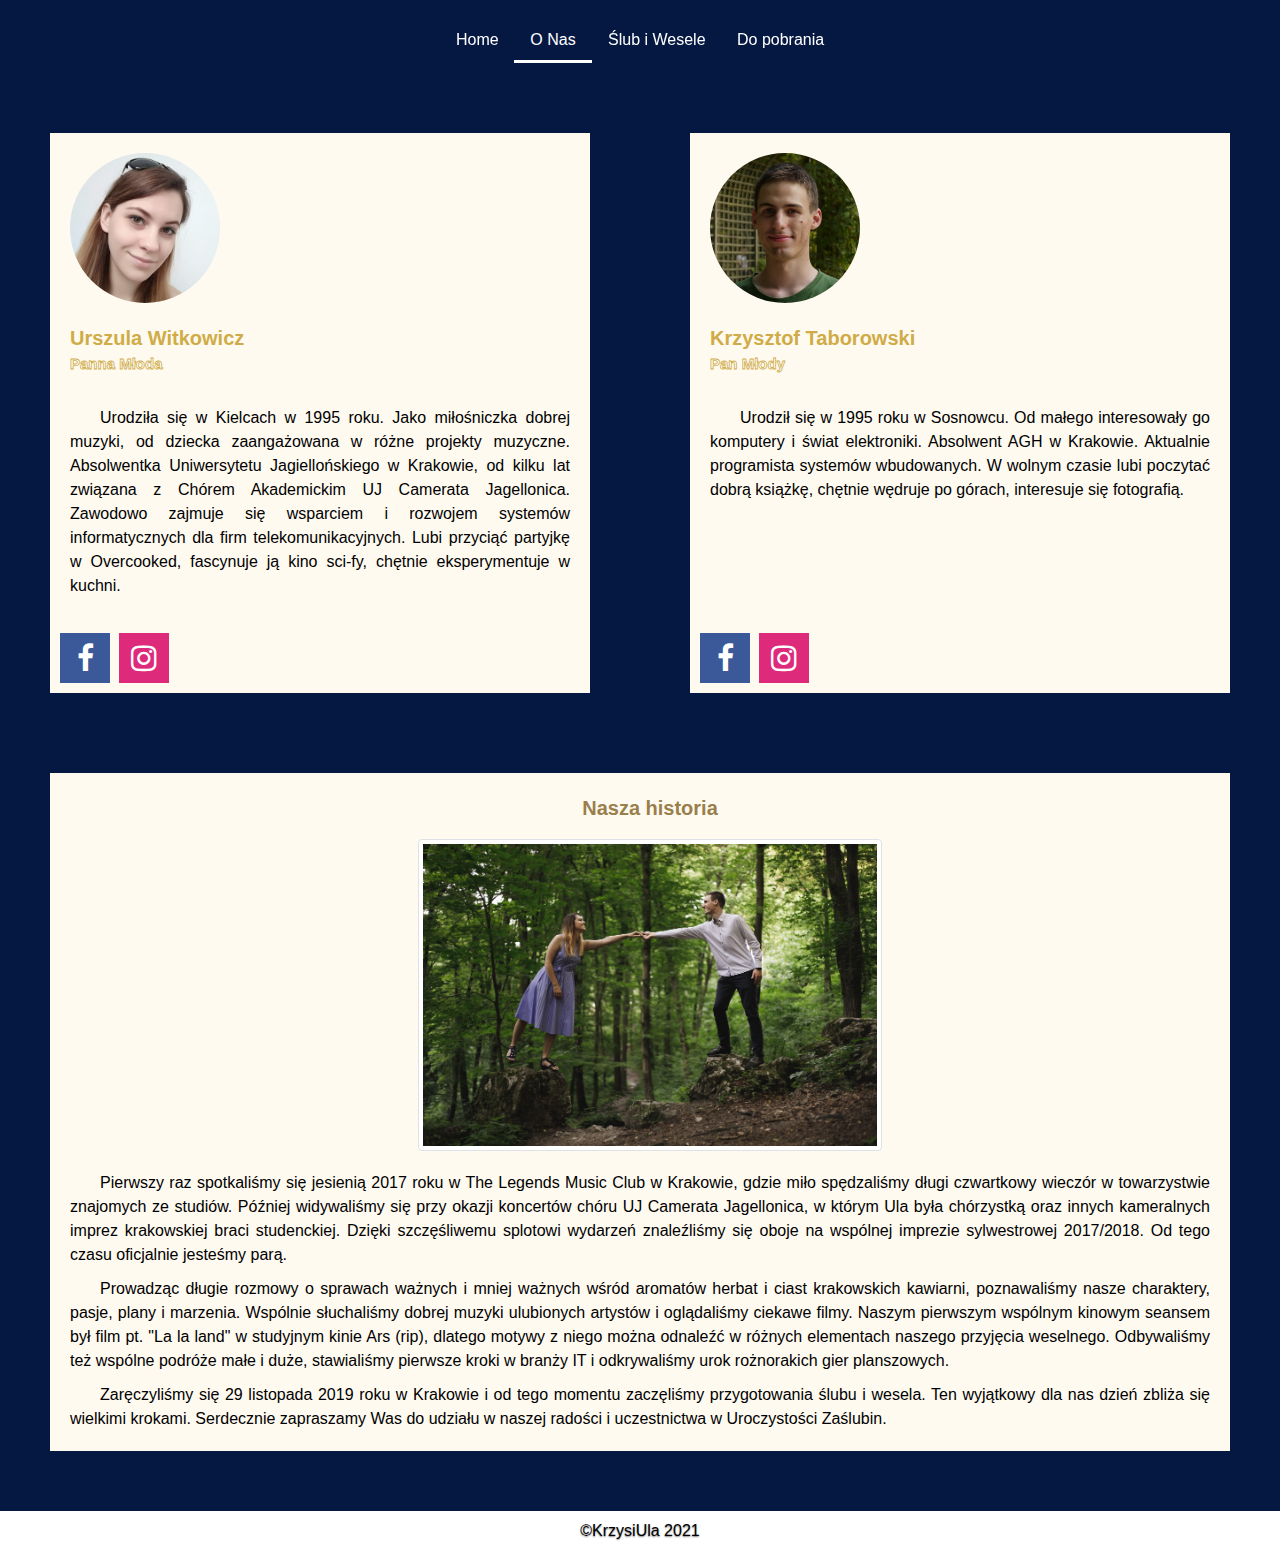
==== commit 27f71b8f: "Change photo, new information, link to photo album" ====
--- a/about_us.html
+++ b/about_us.html
@@ -109,7 +109,7 @@
                     <p id="centertext"> Nasza historia
                     </p>
                     <div class="center">
-                        <img src="img/summer.jpg" class="img-fluid img-thumbnail" alt="My" id = "photo-together">
+                        <img src="img/krzysiula.jpg" class="img-fluid img-thumbnail" alt="My" id = "photo-together">
                     </div>
                     <p class="tekst-onas1">
                         Pierwszy raz spotkaliśmy się jesienią 2017 roku w The Legends Music Club w Krakowie, gdzie miło
--- a/cover.css
+++ b/cover.css
@@ -86,18 +86,21 @@
   }
 
 #slub { 
-  margin: 50px 50px 10px 10px;
+  margin: 50px 20px 10px 30px;
   padding: 20px 10px 5px 20px;
   }
 
-
-#slub-info { 
-    margin: 0px 0px 10px 60px;
-    padding: 0px 10px 5px 20px;
-    }
+.download {
+  margin: 0px 20px 30px 20px;
+}
+
+.slub-info { 
+  margin: 0px 10px 10px 60px;
+  padding: 0px 0px 5px 20px;
+  }
 
 #wesele {
-  margin: 50px 50px 10px 10px;
+  margin: 50px 20px 10px 30px;
   padding: 20px 20px 5px 20px;
     }
 
@@ -283,8 +286,17 @@
 }
 
 .click:hover {
-color: #cfac47
-}
+color: #cfac47;
+}
+
+.click {
+  color: white;
+  }
+
+.gold {
+  color: #cfac47;
+}
+
 
 iframe {
  margin: 20px 0px 20px 0px; 
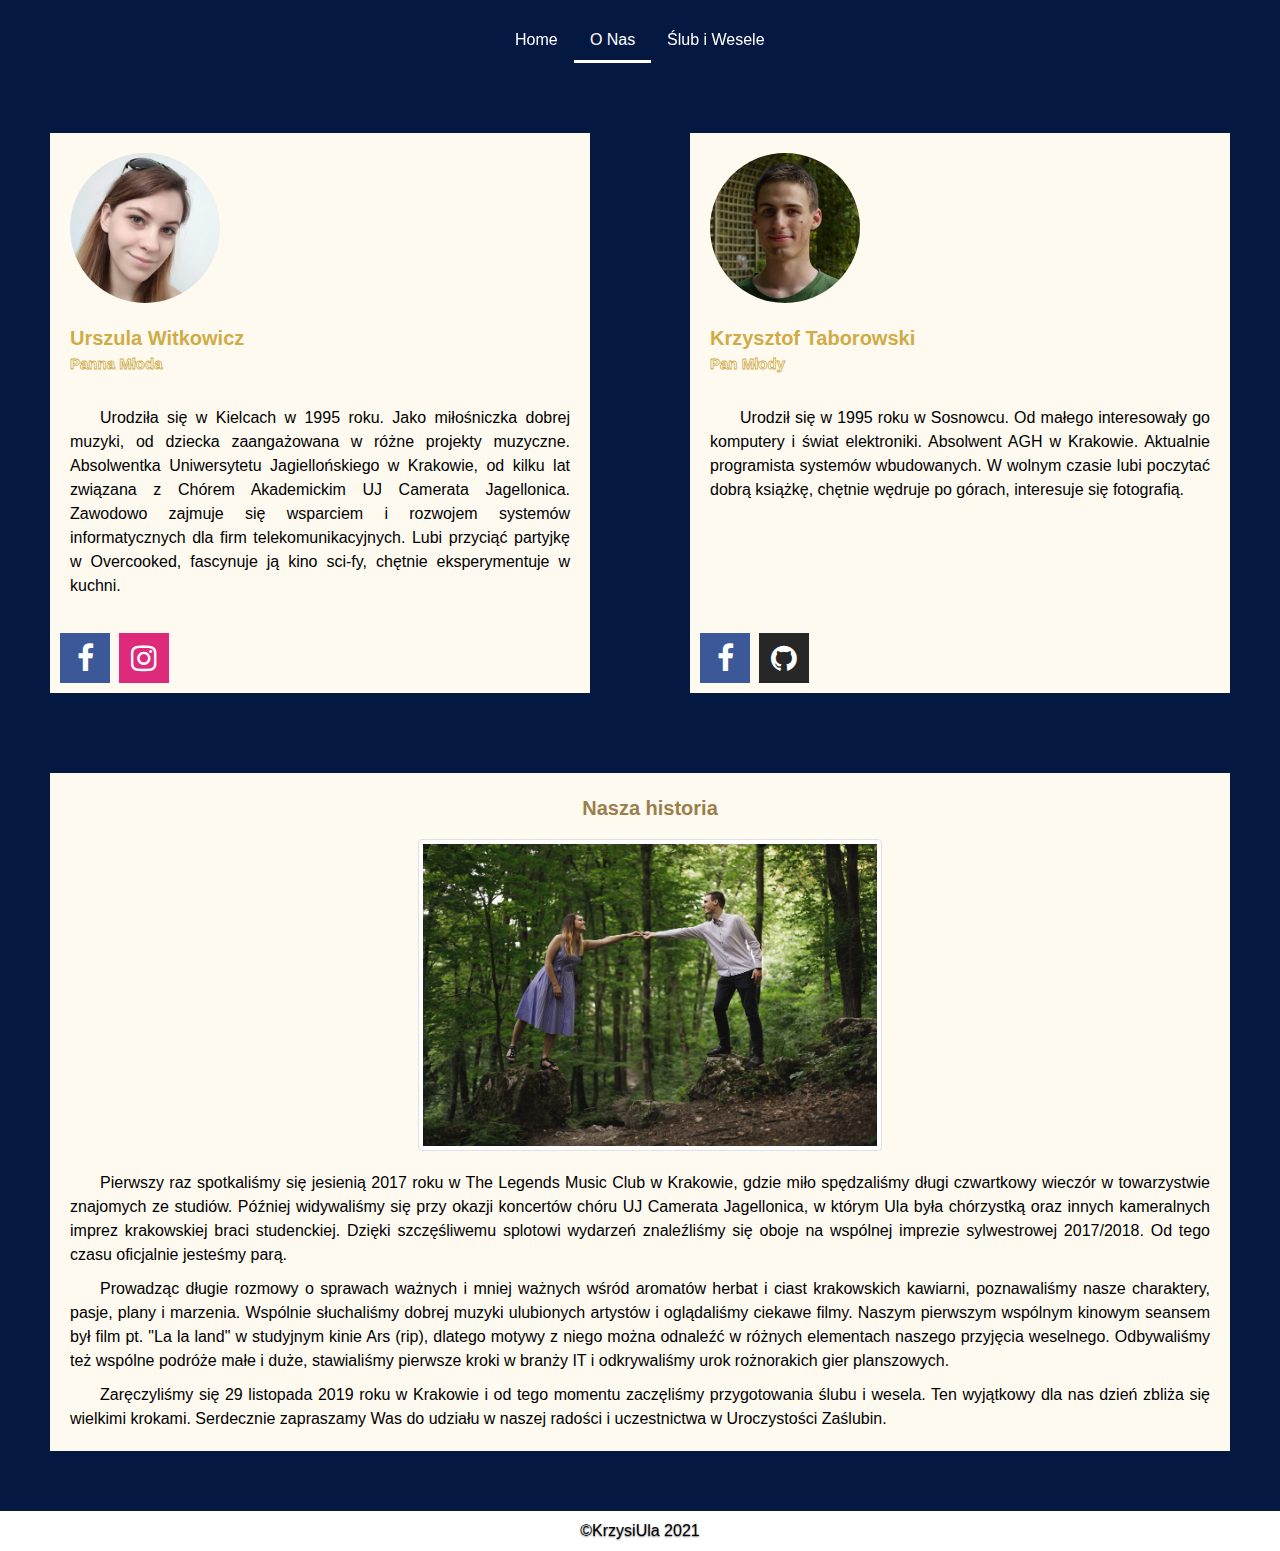
==== commit dd879f03: "Remove dowload page" ====
--- a/about_us.html
+++ b/about_us.html
@@ -48,7 +48,6 @@
                         <a class="nav-link anim" href="index.html">Home</a>
                         <a class="nav-link" id="active" href="about_us.html">O Nas</a>
                         <a class="nav-link anim" href="wedding.html">Ślub i Wesele </a>
-                        <a class="nav-link anim" href="download.html">Do pobrania </a>
                     </nav>
                 </div>
             </header>
@@ -96,8 +95,7 @@
                     <div class="icons_all">
                         <a href="https://www.facebook.com/krzysztof.taborowski" class="fa fa-facebook" target="_blank">
                         </a>
-                        <a href="https://www.instagram.com/lapidarna_permutacja/" class="fa fa-instagram"
-                            target="_blank"> </a>
+                        <a href="https://github.com/kristophertab" class="fa fa-github" target="_blank"> </a>
                     </div>
                 </div>
             </div>
--- a/cover.css
+++ b/cover.css
@@ -264,16 +264,19 @@
 
 /* Set a specific color for each brand */
 
-/* Facebook */
 .fa-facebook {
   background: #3B5998;
   color: white;
 }
 
-/* Twitter */
 .fa-instagram {
   color: white;
   background: #DD2A7B;
+}
+
+.fa-github {
+  color: white;
+  background: #272727;
 }
 
 #active {
